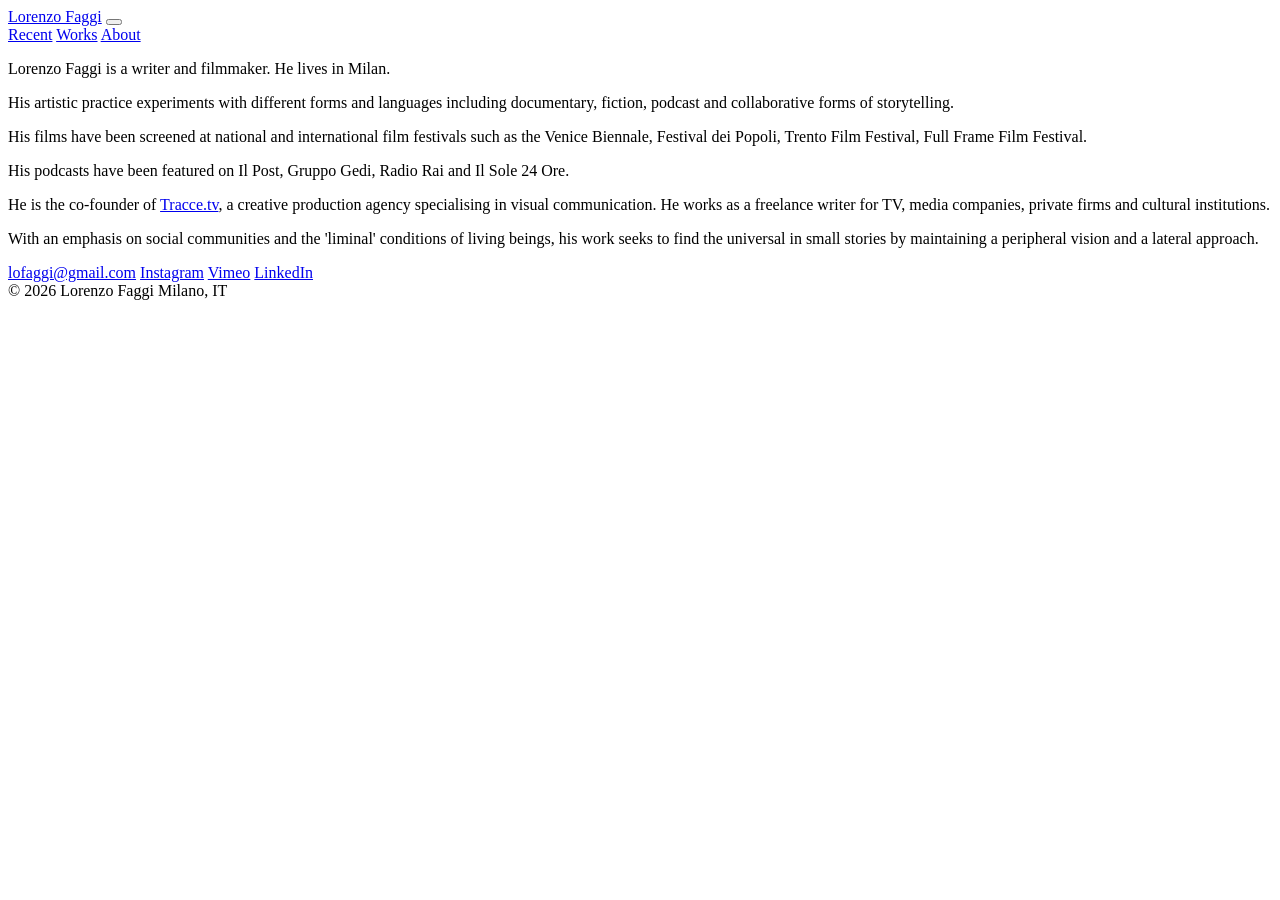
==== about.html @ 7d50e103 "metadati" ====
<!DOCTYPE html>
<html lang="it">
<head>
  <meta charset="UTF-8">
  <meta name="viewport" content="width=device-width, initial-scale=1">
  <title>Lorenzo Faggi — About</title>
  <meta name="description" content="Biografia e contatti.">

  <!-- ================= Open Graph / Social Media ================= -->
  <meta property="og:type" content="website">
  <meta property="og:title" content="Lorenzo Faggi — Recent">
  <meta property="og:description" content="Lorenzo Faggi — works.">
  <meta property="og:url" content="https://www.lorenzofaggi.com/"> <!-- Sostituisci con il dominio reale -->
  <!-- Inserisci l'URL completo dell'immagine dell'ultimo progetto -->
  <meta property="og:image" content="https://www.lorenzofaggi.com/img/MouflonPro_copertina.jpg">
  <meta property="og:image:width" content="1200">
  <meta property="og:image:height" content="630">

  <!-- Twitter / X Cards -->
  <meta name="twitter:card" content="summary_large_image">
  <meta name="twitter:title" content="Lorenzo Faggi — Recent">
  <meta name="twitter:description" content="Lorenzo Faggi — works.">
  <meta name="twitter:image" content="https://www.lorenzofaggi.com/img/MouflonPro_copertina.jpg">
  

  <link rel="preconnect" href="https://fonts.googleapis.com">
  <link rel="preconnect" href="https://fonts.gstatic.com" crossorigin>
  <link href="https://fonts.googleapis.com/css2?family=Wittgenstein:ital,wght@0,400..900;1,400..900&display=swap" rel="stylesheet">

  <link rel="stylesheet" href="css/style.css">
</head>
<body>

  <header class="site-header">
    <a href="index.html" class="site-logo">Lorenzo Faggi</a>
    <button class="nav-toggle" aria-label="Apri menu" aria-expanded="false">
      <span></span><span></span><span></span>
    </button>
    <nav class="site-nav">
      <a href="index.html">Recent</a>
      <a href="works.html">Works</a>
      <a href="about.html" aria-current="page">About</a>
    </nav>
  </header>

  <main>
  <section class="about-wrap">      

    <div class="about-text">
      <p>Lorenzo Faggi is a writer and filmmaker. He lives in Milan.</p> 
      <p>His artistic practice experiments with different forms and languages including documentary, fiction, podcast and collaborative forms of storytelling.</p> 
      <p>His films have been screened at national and international film festivals such as the Venice Biennale, Festival dei Popoli, Trento Film Festival, Full Frame Film Festival.</p>
      <p>His podcasts have been featured on Il Post, Gruppo Gedi, Radio Rai and Il Sole 24 Ore.</p>
      <p>He is the co-founder of <a href="https://tracce.tv/" target="_blank" rel="noopener noreferrer" class="tracce-link">Tracce.tv</a>, a creative production agency specialising in visual communication. He works as a freelance writer for TV, media companies, private firms and cultural institutions.</p>
      <p>With an emphasis on social communities and the 'liminal' conditions of living beings, his work seeks to find the universal in small stories by maintaining a peripheral vision and a lateral approach.</p>

      <div class="contact-list">
        <a href="mailto:lofaggi@gmail.com">lofaggi@gmail.com</a>
        <a href="https://www.instagram.com/lofaggi/">Instagram</a>
        <a href="https://vimeo.com/leallettantipromesse">Vimeo</a>
        <a href="https://www.linkedin.com/in/lorenzo-faggi-826b391a/">LinkedIn</a>
      </div>
    </div>
  </section>
</main>

  <footer class="site-footer">
    <span>© 2026 Lorenzo Faggi</span>
    <span>Milano, IT</span>
  </footer>

  <script src="js/script.js"></script>
</body>
</html>
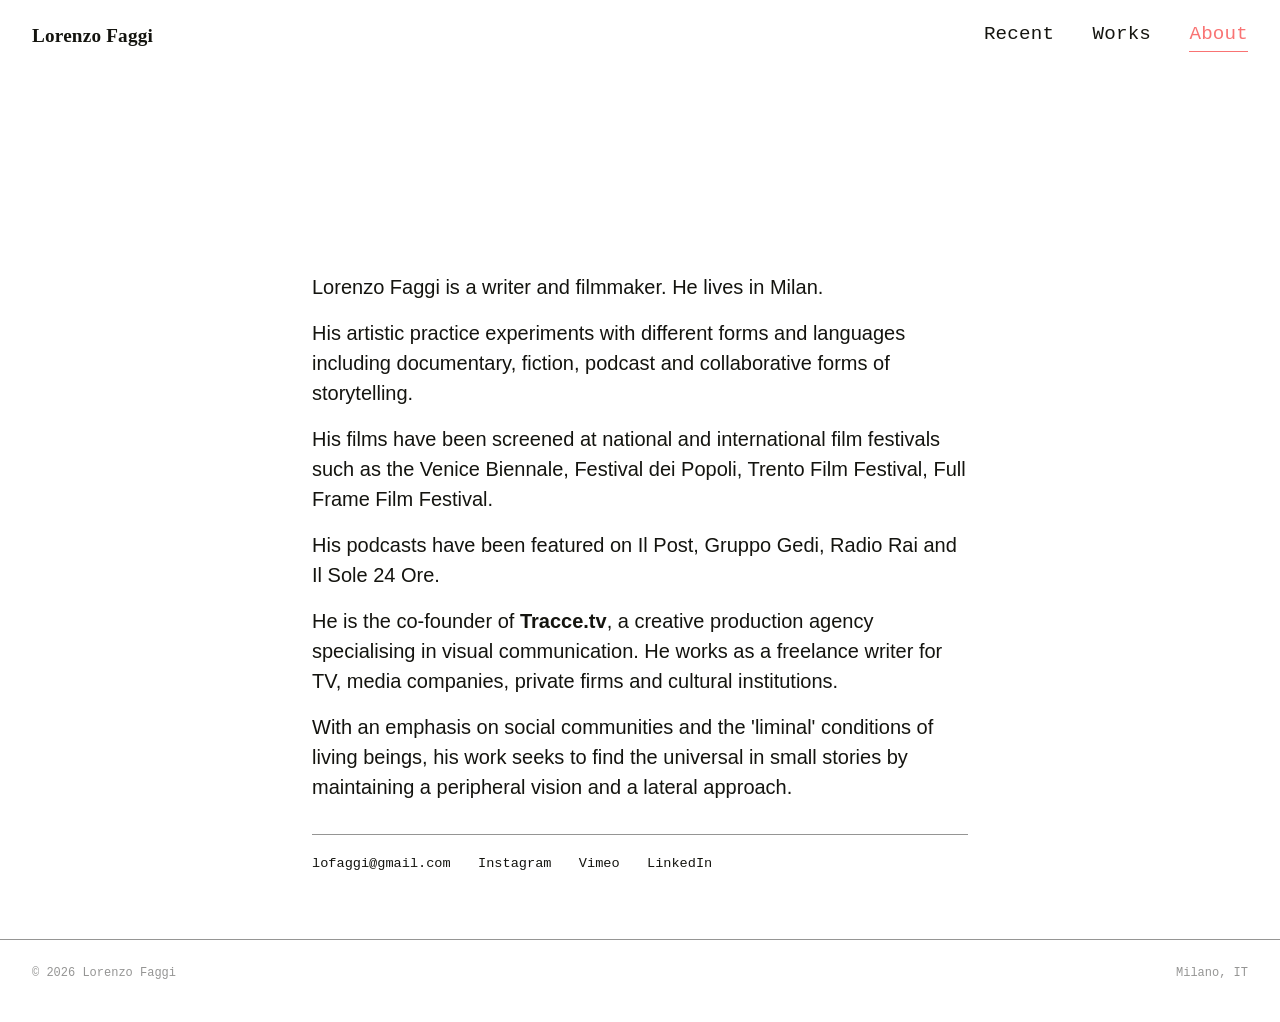
==== commit 5076737d: "open new tab links in about" ====
--- a/about.html
+++ b/about.html
@@ -12,7 +12,7 @@
   <meta property="og:description" content="Lorenzo Faggi — works.">
   <meta property="og:url" content="https://www.lorenzofaggi.com/"> <!-- Sostituisci con il dominio reale -->
   <!-- Inserisci l'URL completo dell'immagine dell'ultimo progetto -->
-  <meta property="og:image" content="https://www.lorenzofaggi.com/img/MouflonPro_copertina.jpg">
+  <meta property="og:image" content="https://www.lorenzofaggi.com/img/MouflonPro_copertina.avif">
   <meta property="og:image:width" content="1200">
   <meta property="og:image:height" content="630">
 
@@ -20,8 +20,8 @@
   <meta name="twitter:card" content="summary_large_image">
   <meta name="twitter:title" content="Lorenzo Faggi — Recent">
   <meta name="twitter:description" content="Lorenzo Faggi — works.">
-  <meta name="twitter:image" content="https://www.lorenzofaggi.com/img/MouflonPro_copertina.jpg">
-  
+  <meta name="twitter:image" content="https://www.lorenzofaggi.com/img/MouflonPro_copertina.avif">
+
 
   <link rel="preconnect" href="https://fonts.googleapis.com">
   <link rel="preconnect" href="https://fonts.gstatic.com" crossorigin>
@@ -55,9 +55,9 @@
       <p>With an emphasis on social communities and the 'liminal' conditions of living beings, his work seeks to find the universal in small stories by maintaining a peripheral vision and a lateral approach.</p>
 
       <div class="contact-list">
-        <a href="mailto:lofaggi@gmail.com">lofaggi@gmail.com</a>
-        <a href="https://www.instagram.com/lofaggi/">Instagram</a>
-        <a href="https://vimeo.com/leallettantipromesse">Vimeo</a>
+        <a href="mailto:lofaggi@gmail.com" target="_blank" rel="noopener noreferrer">lofaggi@gmail.com</a>
+        <a href="https://www.instagram.com/lofaggi/" target="_blank" rel="noopener noreferrer">Instagram</a>
+        <a href="https://vimeo.com/leallettantipromesse" target="_blank" rel="noopener noreferrer">Vimeo</a>
         <a href="https://www.linkedin.com/in/lorenzo-faggi-826b391a/">LinkedIn</a>
       </div>
     </div>
--- a/css/style.css
+++ b/css/style.css
@@ -0,0 +1,515 @@
+/* ============================================================
+   STYLE.CSS
+   Foglio di stile principale del sito.
+   Diviso in sezioni con commenti, così puoi orientarti anche
+   se non conosci bene il CSS. Cerca i titoli in MAIUSCOLO.
+   ============================================================ */
+
+/* ---------- 1. VARIABILI (design tokens) ----------
+   Cambia i colori/font qui e si aggiornano su tutto il sito. */
+:root {
+  --paper: #FFFFFF;       /* sfondo generale, carta chiara */
+  --paper-2: #FFFFFF;     /* sfondo leggermente più scuro (footer, hover) */
+  --ink: #14140F;         /* testo principale, quasi nero */
+  --ink-soft: #959594;    /* testo secondario / didascalie */
+  --line: #959594;        /* linee sottili, bordi */
+  --accent: #f97373;      /* verde-processo, colore di accento */
+  --accent-ink: #EFEEE7;  /* testo sopra l'accento */
+
+  --font-display: "Wittgenstein", Georgia, serif;
+  --font-body: "Wittgenstein", -apple-system, sans-serif;
+  --font-mono: "Wittgenstein", "Courier New", monospace;
+
+  --gap: clamp(1rem, 2.5vw, 2.5rem);
+  --nav-h: 4.5rem;
+}
+
+/* ---------- 2. RESET DI BASE ---------- */
+* { box-sizing: border-box; }
+html { scroll-behavior: smooth; }
+@media (prefers-reduced-motion: reduce) {
+  html { scroll-behavior: auto; }
+  * { animation-duration: 0.01ms !important; transition-duration: 0.01ms !important; }
+}
+
+body {
+  margin: 0;
+  background: var(--paper);
+  color: var(--ink);
+  font-family: var(--font-body);
+  font-size: 20px;
+  line-height: 1.5;
+  -webkit-font-smoothing: antialiased;
+}
+
+img, video { max-width: 100%; display: block; }
+a { color: inherit; text-decoration: none; }
+h1, h2, h3, p { margin: 0; }
+
+/* Focus visibile per navigazione da tastiera (accessibilità) */
+a:focus-visible,
+button:focus-visible {
+  outline: 2px solid var(--accent);
+  outline-offset: 3px;
+}
+
+/* ---------- 3. NAVIGAZIONE ---------- */
+.site-header {
+  position: sticky;
+  top: 0;
+  z-index: 50;
+  display: flex;
+  align-items: center;
+  justify-content: space-between;
+  height: var(--nav-h);
+  padding: 0 var(--gap);
+  background: var(--paper);
+  /*border-bottom: 1px solid var(--line);*/
+}
+
+.site-logo {
+  font-family: var(--font-display);
+  font-size: 1.2rem;
+  font-weight: 800;
+  letter-spacing: 0.01em;
+}
+
+.site-nav {
+  display: flex;
+  gap: clamp(1.2rem, 3vw, 2.4rem);
+  font-family: var(--font-mono);
+  font-size: 1.2rem;
+  letter-spacing: 0.01em;
+}
+
+.site-nav a {
+  position: relative;
+  padding-bottom: 3px;
+}
+
+.site-nav a::after {
+  content: "";
+  position: absolute;
+  left: 0; bottom: 0;
+  width: 0; height: 1px;
+  background: var(--accent);
+  transition: width 0.25s ease;
+}
+
+.site-nav a:hover::after,
+.site-nav a[aria-current="page"]::after {
+  width: 100%;
+}
+
+.site-nav a[aria-current="page"] { color: var(--accent); }
+
+/* Bottone menu mobile (hamburger), nascosto su desktop */
+.nav-toggle {
+  display: none;
+  background: none;
+  border: 0px solid var(--ink);
+  border-radius: 0;
+  width: 40px;
+  height: 34px;
+  cursor: pointer;
+}
+.nav-toggle span {
+  display: block;
+  width: 18px;
+  height: 1.5px;
+  background: var(--ink);
+  margin: 3px auto;
+}
+
+@media (max-width: 760px) {
+  .nav-toggle { display: block; }
+  .site-nav {
+    position: fixed;
+    top: var(--nav-h);
+    left: 0; right: 0;
+    background: var(--paper);
+    flex-direction: column;
+    gap: 0;
+    border-bottom: 1px solid var(--line);
+    max-height: 0;
+    overflow: hidden;
+    transition: max-height 0.3s ease;
+  }
+  .site-nav.is-open { max-height: 60vh; }
+  .site-nav a {
+    padding: 1rem var(--gap);
+    border-top: 0px solid var(--line);
+  }
+}
+
+/* ---------- 4. HERO (usato in index.html, "Recent") ---------- */
+.hero {
+  display: flex;
+  align-items: center;
+  justify-content: center;
+  /* Occupies the visible screen minus top nav & footer padding */
+  min-height: calc(100vh - var(--nav-h) - 4rem); 
+  padding: 1rem var(--gap);
+}
+
+.hero-link {
+  position: relative;
+  display: flex;
+  align-items: center;
+  justify-content: center;
+  
+  /* Size constraints: controls image dimensions on desktop */
+  width: 100%;
+  max-width: 1000px;      /* Restricts the width so it isn't 100% full screen width */
+  max-height: 65vh;      /* Restricts the height so it doesn't take the full screen height */
+  aspect-ratio: 16 / 9;  /* Maintains standard video/photo proportions */
+  
+  border: 1px;
+  background: var(--paper-2);
+  text-decoration: none;
+  overflow: hidden;
+}
+
+/* Background image filling the hero container */
+.hero-frame {
+  position: absolute;
+  inset: 0;
+  z-index: 1;
+  opacity: 1;
+  transition: opacity 0.4s ease-in-out;
+}
+
+.hero-frame img,
+.hero-frame video {
+  width: 100%;
+  height: 100%;
+  object-fit: cover;
+}
+
+/* Hover effect: Hide image on mouse hover */
+.hero-link:hover .hero-frame {
+  opacity: 0;
+}
+
+/* Centered title revealed on hover */
+.hero-caption {
+  position: relative;
+  z-index: 2;
+  text-align: center;
+  opacity: 0;
+  padding: 1.5rem;
+  transition: color 0.4s ease;
+}
+
+/* Title fades in on hover */
+.hero-link:hover .hero-caption {
+  opacity: 1;
+}
+
+.hero-title {
+  font-family: var(--font-display);
+  font-size: clamp(2.5rem, 5vw, 3rem);
+  font-weight: 400;
+  line-height: 1.1;
+  color: var(--ink);
+  white-space: pre-line;
+  transition: color 0.3s ease;
+}
+
+.hero-link:hover .hero-title {
+  color: var(--ink); /* Changes title color when image fades out */
+}
+
+
+/* ---------- 5. GRIGLIA "CONTACT SHEET" (usata in works.html) ---------- */
+.sheet-intro {
+  padding: clamp(1.5rem, 4vw, 3rem) var(--gap) 1.5rem;
+  max-width: 46ch;
+}
+.sheet-intro h1 {
+  font-family: var(--font-display);
+  font-size: clamp(1.6rem, 3.4vw, 2.2rem);
+  font-weight: 500;
+  margin-bottom: 0.5rem;
+}
+.sheet-intro p { color: var(--ink-soft); }
+
+.frame-grid {
+  display: grid;
+  grid-template-columns: repeat(3, 1fr);
+  gap: 1px;
+  background: var(--line);
+  border-top: 1px solid var(--line);
+  border-bottom: 1px solid var(--line);
+  margin-bottom: 4rem;
+}
+
+@media (max-width: 900px) {
+  .frame-grid { grid-template-columns: repeat(2, 1fr); }
+}
+@media (max-width: 560px) {
+  .frame-grid { grid-template-columns: 1fr; }
+}
+
+.frame {
+  position: relative;
+  background: var(--paper);
+  aspect-ratio: 4 / 5;
+  overflow: hidden;
+  display: block;
+}
+
+.frame img,
+.frame video {
+  width: 100%;
+  height: 100%;
+  object-fit: cover;
+  transition: transform 0.5s ease;
+}
+.frame:hover img,
+.frame:hover video,
+.frame.is-active img,
+.frame.is-active video {
+  transform: scale(1.04);
+}
+
+/*.frame-index {
+  position: absolute;
+  top: 0.75rem;
+  left: 0.75rem;
+  font-family: var(--font-mono);
+  font-size: 0.7rem;
+  color: var(--accent-ink);
+  background: var(--accent);
+  padding: 0.15rem 0.4rem;
+  z-index: 2;
+}*/
+
+.frame-label {
+  position: absolute;
+  left: 0; right: 0; bottom: 0;
+  padding: 0.9rem 1rem;
+  background: linear-gradient(to top, rgba(20,20,15,0.82), rgba(20,20,15,0));
+  color: var(--accent-ink);
+  transform: translateY(100%);
+  transition: transform 0.3s ease;
+  z-index: 2;
+}
+.frame:hover .frame-label,
+.frame.is-active .frame-label {
+  transform: translateY(0);
+}
+
+.frame-label .t { display: block; font-family: var(--font-display); font-size: 1.05rem; }
+.frame-label .y { display: block; font-family: var(--font-mono); font-size: 0.75rem; opacity: 0.85; }
+
+/* ---------- 6. PAGINA SINGOLO LAVORO (work.html) ---------- */
+/* Base link style inside description */
+main .work-body a,
+main .work-body a:visited {
+  color: var(--ink) !important;
+  font-weight: 600;
+  text-decoration: none;
+  transition: color 0.25s ease-in-out;
+}
+
+/* Hover state on mouseover */
+main .work-body a:hover,
+main .work-body a:focus {
+  color: var(--accent) !important;
+  cursor: pointer;
+}
+
+.category .work-title {
+  white-space: pre-line; /* Automatically renders line breaks from Google Sheets */
+  display: inline-block;
+}
+
+.category .work-title br {
+  display: block;
+  content: "";
+  margin-top: 0.2rem;
+  white-space: pre-line;
+}
+
+.work-header {
+  display: flex;
+  flex-direction: column;
+  justify-content: center; /* Centers title vertically */
+  align-items: center;     /* Centers title horizontally */
+  min-height: calc(100vh - var(--nav-h)); /* Forces height to 100% of screen minus top navbar */
+  box-sizing: border-box;
+}
+
+.work-header .frame-index {
+  position: static;
+  display: inline-block;
+  margin-bottom: 1rem;
+}
+.work-header h1 {
+  font-family: var(--font-display);
+  font-size: clamp(2.5rem, 5vw, 3rem);
+  text-align: center;
+  font-weight: 500;
+  line-height: 1.2;
+  white-space: pre-line;
+}
+
+.work-media {
+  display: grid;
+  grid-template-columns: repeat(2, 1fr);   /* 2 colonne uguali */
+  gap: clamp(1.5rem, 4vw, 3.5rem);          /* gutter largo, orizzontale e verticale */
+  max-width: 1200px;
+  margin-left: auto;
+  margin-right: auto;
+  margin-bottom: 4rem;
+}
+
+/* Su schermi stretti passa a 1 colonna sola */
+@media (max-width: 700px) {
+  .work-media {
+    grid-template-columns: 1fr;
+  }
+}
+
+.work-media figure {
+  margin: 0;
+  /* niente bordo: rimosso apposta rispetto a prima */
+}
+
+.work-media img {
+  width: 100%;
+  height: auto;     /* l'immagine mantiene le sue proporzioni naturali,
+                        non viene ritagliata né deformata */
+  display: block;
+}
+
+.work-media video { width: 100%; }
+
+/* Un video occupa entrambe le colonne, invece di starci stretto in una sola */
+.work-media .media-full {
+  grid-column: 1 / -1;
+}
+
+.work-body {
+  max-width: 720px;
+  margin-left: auto;
+  margin-right: auto;
+  text-align: left;
+  padding: 0 var(--gap) 4rem;
+}
+
+.work-body p { 
+  color: var(--ink); 
+  margin-bottom: 1rem;
+}
+
+.work-body p:last-child { margin-bottom: 0; }
+
+.work-body a {
+  color: var(--ink);
+  font-weight: 600;
+  transition: color 0.25s ease;
+}
+
+.work-body a:hover {
+  color: var(--accent);
+}
+
+.work-body em {
+  font-style: italic;
+}
+
+.work-body strong {
+  font-weight: 600;
+}
+
+
+
+
+/* ---------- 7. PAGINA ABOUT ---------- */
+.about-wrap {
+  margin-top: 200px; /* Text starts exactly 50px below the navbar */
+  max-width: 720px;
+  margin-left: auto;
+  margin-right: auto;
+  text-align: left;
+  padding: 0 var(--gap) 4rem;
+}
+
+.about-text p {
+  color: var(--ink); 
+  margin-bottom: 1rem;
+}
+
+/* Style for the Tracce.tv link */
+.about-text a.tracce-link {
+  font-weight: bold;
+  color: inherit;
+  transition: color 0.2s ease;
+}
+
+.about-text a.tracce-link:hover,
+.about-text a.tracce-link:focus {
+  color: #f97373; /* Pink color on hover */
+}
+
+.contact-list {
+  margin-top: 2rem;
+  border-top: 1px solid var(--line);
+  padding-top: 1.2rem;
+  font-family: var(--font-mono);
+  font-size: 0.85rem;
+}
+.contact-list a { display: inline-block; margin-right: 1.2rem; }
+.contact-list a:hover { color: var(--accent); }
+
+/* ---------- 8. FOOTER ---------- */
+.site-footer {
+  border-top: 1px solid var(--line);
+  padding: 1.5rem var(--gap) 2.5rem;
+  display: flex;
+  justify-content: space-between;
+  flex-wrap: wrap;
+  gap: 0.5rem;
+  font-family: var(--font-mono);
+  font-size: 0.75rem;
+  color: var(--ink-soft);
+}
+
+
+/* ------ Works Index ---- */
+.works-index{
+    display:grid;
+    grid-template-columns:repeat(auto-fit,minmax(280px,1fr));
+    gap:5rem;
+    padding:4rem var(--gap);
+}
+
+.category h2{
+    font-size:.8rem;
+    text-transform:uppercase;
+    letter-spacing:.08em;
+    margin-bottom:1.5rem;
+    color:var(--ink-soft);
+}
+
+.category ul{
+    list-style:none;
+    margin:0;
+    padding:0;
+}
+
+.category li{
+    margin-bottom:1.5rem;
+}
+
+.category a{
+    color:var(--ink);
+    text-decoration:none;
+    transition:color .2s ease;
+}
+
+.category a:hover{
+    color:var(--accent);
+}
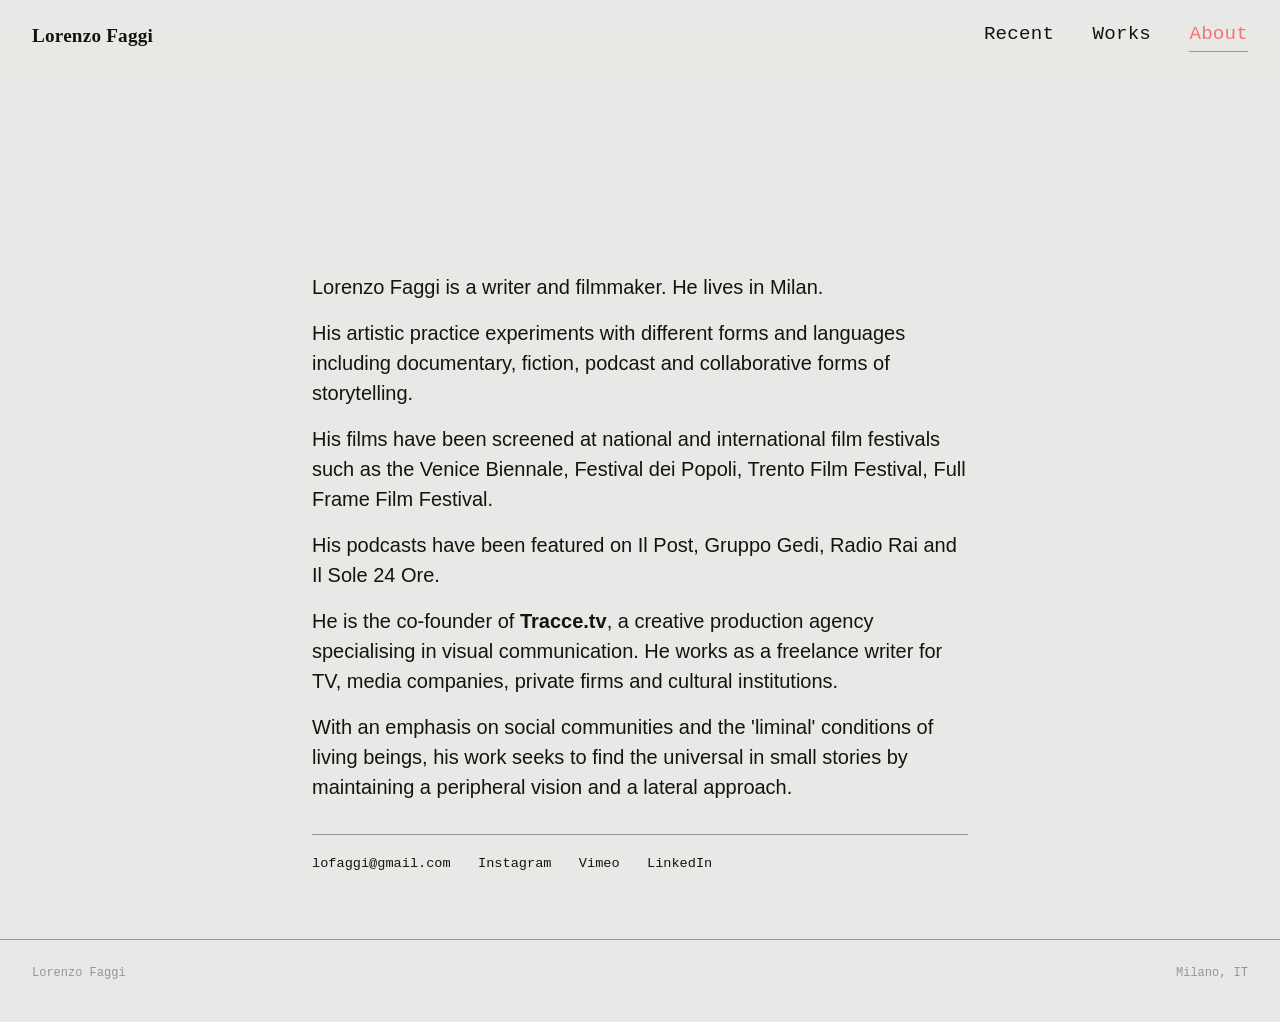
==== commit 442715f0: "img size, margin, responsive" ====
--- a/about.html
+++ b/about.html
@@ -65,7 +65,7 @@
 </main>
 
   <footer class="site-footer">
-    <span>© 2026 Lorenzo Faggi</span>
+    <span>Lorenzo Faggi</span>
     <span>Milano, IT</span>
   </footer>
 
--- a/css/style.css
+++ b/css/style.css
@@ -8,8 +8,8 @@
 /* ---------- 1. VARIABILI (design tokens) ----------
    Cambia i colori/font qui e si aggiornano su tutto il sito. */
 :root {
-  --paper: #FFFFFF;       /* sfondo generale, carta chiara */
-  --paper-2: #FFFFFF;     /* sfondo leggermente più scuro (footer, hover) */
+  --paper: #e8e8e6;       /* sfondo generale, carta chiara */
+  --paper-2: #e8e8e6;     /* sfondo leggermente più scuro (footer, hover) */
   --ink: #14140F;         /* testo principale, quasi nero */
   --ink-soft: #959594;    /* testo secondario / didascalie */
   --line: #959594;        /* linee sottili, bordi */
@@ -63,8 +63,12 @@
   justify-content: space-between;
   height: var(--nav-h);
   padding: 0 var(--gap);
-  background: var(--paper);
-  /*border-bottom: 1px solid var(--line);*/
+  background: linear-gradient(
+    to bottom,
+    var(--paper) 0%,
+    color-mix(in srgb, var(--paper) 95%, transparent) 80%,
+    transparent 100%
+  );
 }
 
 .site-logo {
@@ -363,18 +367,31 @@
   margin-left: auto;
   margin-right: auto;
   margin-bottom: 4rem;
+  align-items: center;      /* ⬅ nuova riga: centra verticalmente le immagini nella riga */
 }
 
 /* Su schermi stretti passa a 1 colonna sola */
 @media (max-width: 700px) {
   .work-media {
     grid-template-columns: 1fr;
+    padding: 0 var(--gap); /* margine laterale su mobile, copertina inclusa */
   }
-}
+    .work-media .cover {
+    height: 70vh; /* un po' più contenuta su schermi piccoli, modifica a piacere */
+  }
+}
+
+
 
 .work-media figure {
   margin: 0;
   /* niente bordo: rimosso apposta rispetto a prima */
+}
+
+.work-media figure:not(.media-full) {
+  display: flex;
+  align-items: center;
+  justify-content: center;
 }
 
 .work-media img {
@@ -390,6 +407,27 @@
 .work-media .media-full {
   grid-column: 1 / -1;
 }
+
+.work-media .cover {
+  display: flex;
+  align-items: center;
+  justify-content: center;
+  width: 100%;
+  height: calc(100vh - var(--nav-h));
+  margin-bottom: clamp(1.5rem, 4vw, 3.5rem);
+}
+
+.work-media .cover img {
+  max-width: 100%;
+  max-height: 100%;
+  width: auto;
+  height: auto;
+  object-fit: contain;
+  object-position: center;
+  display: block;
+  margin: 0 auto;
+}
+
 
 .work-body {
   max-width: 720px;
